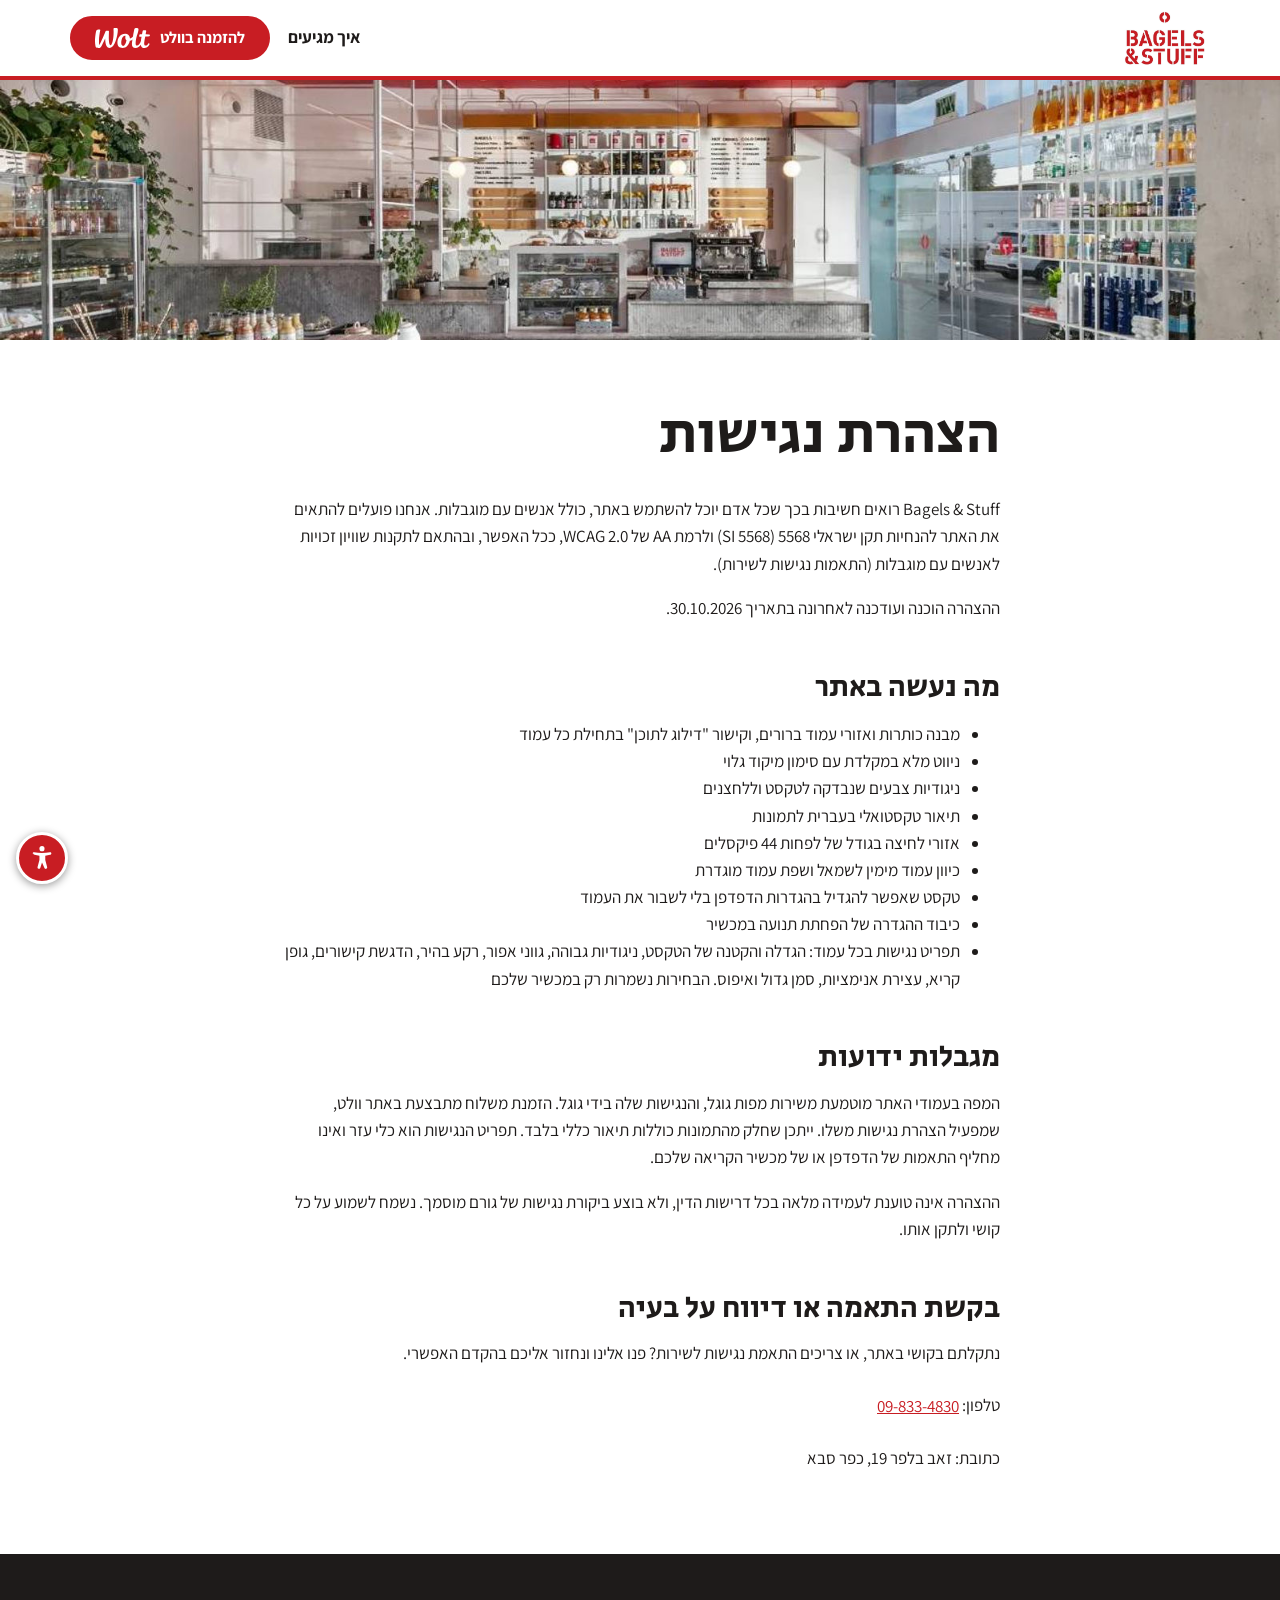
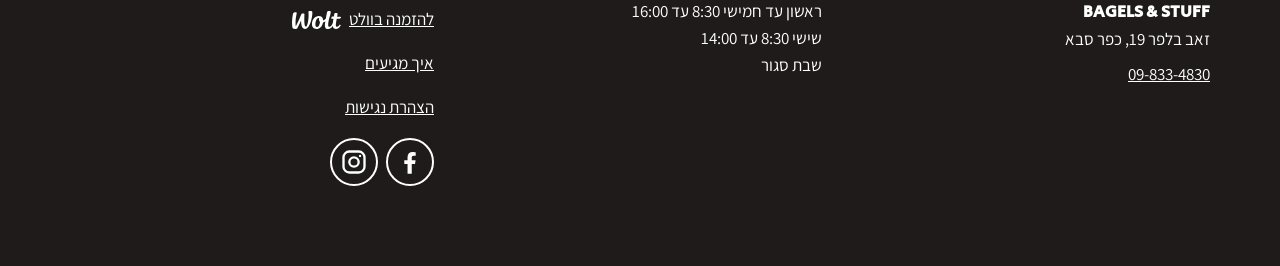
==== accessibility.html @ 8c92ec8a "Initial commit: static simple version of the Bagels & Stuff site Co-Authored-By: Claude Sonnet 5.5 <" ====
<!doctype html>
<html lang="he" dir="rtl">
<head>
  <meta charset="UTF-8" />
  <meta name="viewport" content="width=device-width, initial-scale=1.0" />
  <title>הצהרת נגישות | Bagels & Stuff</title>
  <meta name="description" content="הצהרת הנגישות של אתר Bagels & Stuff: מה נעשה, מגבלות ידועות ואיך לפנות בנושא נגישות." />
  <link rel="icon" href="images/logo.jpg" />
  <link rel="preconnect" href="https://fonts.googleapis.com" />
  <link rel="preconnect" href="https://fonts.gstatic.com" crossorigin />
  <link href="https://fonts.googleapis.com/css2?family=Assistant:wght@400;700&family=Secular+One&display=swap" rel="stylesheet" />
  <link rel="stylesheet" href="css/style.css" />
</head>
<body>
  <a class="skip" href="#main">דילוג לתוכן</a>
  <header class="site">
    <div class="wrap">
      <a class="logo" href="index.html"><img src="images/logo.jpg" alt="Bagels & Stuff" width="89" height="60" /></a>
      <nav class="main" aria-label="ניווט ראשי">
        <a class="find-link" href="index.html#find-us">איך מגיעים</a>
        <a class="btn wolt-btn" href="https://wolt.com/he/isr/hasharon/restaurant/bagels-stuff?srsltid=AYCX9vJbxuy0g0AAinMG0zF_JC5SHI1Tomp0-dw63KKNC0DbMYgT1cc4" target="_blank" rel="noopener noreferrer">להזמנה בוולט<img class="wolt-logo" src="images/wolt-logo.svg" alt="" aria-hidden="true" /><span class="sr"> (נפתח בלשונית חדשה)</span></a>
      </nav>
    </div>
  </header>
  <main id="main">

  <div style="max-height:260px;overflow:hidden"><img src="images/banner-ceiling.jpg" alt="תקרת הרשת האדומה בחלל של Bagels & Stuff" width="1600" height="400" style="width:100%;height:260px;object-fit:cover" /></div>
  <section><div class="wrap text-page">
    <h1 style="font-size:clamp(2.2rem,7vw,3.6rem)">הצהרת נגישות</h1>
    <p>Bagels &amp; Stuff רואים חשיבות בכך שכל אדם יוכל להשתמש באתר, כולל אנשים עם מוגבלות. אנחנו פועלים להתאים את האתר להנחיות תקן ישראלי 5568 (SI 5568) ולרמת AA של WCAG 2.0, ככל האפשר, ובהתאם לתקנות שוויון זכויות לאנשים עם מוגבלות (התאמות נגישות לשירות).</p>
    <p>ההצהרה הוכנה ועודכנה לאחרונה בתאריך 30.10.2026.</p>
    <h2>מה נעשה באתר</h2>
    <ul>
      <li>מבנה כותרות ואזורי עמוד ברורים, וקישור "דילוג לתוכן" בתחילת כל עמוד</li>
      <li>ניווט מלא במקלדת עם סימון מיקוד גלוי</li>
      <li>ניגודיות צבעים שנבדקה לטקסט וללחצנים</li>
      <li>תיאור טקסטואלי בעברית לתמונות</li>
      <li>אזורי לחיצה בגודל של לפחות 44 פיקסלים</li>
      <li>כיוון עמוד מימין לשמאל ושפת עמוד מוגדרת</li>
      <li>טקסט שאפשר להגדיל בהגדרות הדפדפן בלי לשבור את העמוד</li>
      <li>כיבוד ההגדרה של הפחתת תנועה במכשיר</li>
      <li>תפריט נגישות בכל עמוד: הגדלה והקטנה של הטקסט, ניגודיות גבוהה, גווני אפור, רקע בהיר, הדגשת קישורים, גופן קריא, עצירת אנימציות, סמן גדול ואיפוס. הבחירות נשמרות רק במכשיר שלכם</li>
    </ul>
    <h2>מגבלות ידועות</h2>
    <p>המפה בעמודי האתר מוטמעת משירות מפות גוגל, והנגישות שלה בידי גוגל. הזמנת משלוח מתבצעת באתר וולט, שמפעיל הצהרת נגישות משלו. ייתכן שחלק מהתמונות כוללות תיאור כללי בלבד. תפריט הנגישות הוא כלי עזר ואינו מחליף התאמות של הדפדפן או של מכשיר הקריאה שלכם.</p>
    <p>ההצהרה אינה טוענת לעמידה מלאה בכל דרישות הדין, ולא בוצע ביקורת נגישות של גורם מוסמך. נשמח לשמוע על כל קושי ולתקן אותו.</p>
    <h2>בקשת התאמה או דיווח על בעיה</h2>
    <p>נתקלתם בקושי באתר, או צריכים התאמת נגישות לשירות? פנו אלינו ונחזור אליכם בהקדם האפשרי.</p>
    <p>טלפון: <a href="tel:+97298334830" dir="ltr">09-833-4830</a></p>
    <p>כתובת: זאב בלפר 19, כפר סבא</p>
  </div></section>
  </main>
  <footer class="site">
    <div class="wrap cols">
      <div><strong style="font-family:'Secular One'">BAGELS &amp; STUFF</strong><br/>זאב בלפר 19, כפר סבא<br/><a href="tel:+97298334830" dir="ltr">09-833-4830</a></div>
      <div>ראשון עד חמישי 8:30 עד 16:00<br/>שישי 8:30 עד 14:00<br/>שבת סגור</div>
      <div><a href="https://wolt.com/he/isr/hasharon/restaurant/bagels-stuff?srsltid=AYCX9vJbxuy0g0AAinMG0zF_JC5SHI1Tomp0-dw63KKNC0DbMYgT1cc4" target="_blank" rel="noopener noreferrer">להזמנה בוולט<img class="wolt-logo" src="images/wolt-logo.svg" alt="" aria-hidden="true" /><span class="sr"> (נפתח בלשונית חדשה)</span></a><br/><a href="visit.html">איך מגיעים</a><br/><a href="accessibility.html">הצהרת נגישות</a>
        <div class="social-links"><a href="https://www.facebook.com/p/BagelsStuff-61573968780798/" target="_blank" rel="noopener noreferrer" aria-label="פייסבוק של Bagels & Stuff (נפתח בלשונית חדשה)"><svg viewBox="0 0 24 24" width="28" height="28" fill="currentColor" aria-hidden="true" focusable="false"><path d="M13.5 22v-8.2h2.8l.5-3.3h-3.3V8.4c0-.9.4-1.7 1.8-1.7h1.6V3.8S15.6 3.5 14.3 3.5c-2.7 0-4.4 1.6-4.4 4.5v2.5H7.1v3.3h2.8V22z"/></svg></a><a href="https://www.instagram.com/bagelsandstuff/" target="_blank" rel="noopener noreferrer" aria-label="אינסטגרם של Bagels & Stuff (נפתח בלשונית חדשה)"><svg viewBox="0 0 24 24" width="28" height="28" fill="none" stroke="currentColor" stroke-width="2" aria-hidden="true" focusable="false"><rect x="3" y="3" width="18" height="18" rx="5"/><circle cx="12" cy="12" r="4"/><circle cx="17.2" cy="6.8" r="1" fill="currentColor" stroke="none"/></svg></a></div></div>
    </div>
  </footer>
<div id="a11y-root">
  <button id="a11y-btn" type="button" aria-expanded="false" aria-controls="a11y-panel" aria-label="תפריט נגישות">
    <svg viewBox="0 0 24 24" aria-hidden="true" focusable="false"><circle cx="12" cy="4" r="2.2"/><path d="M4 8.2c0-.7.6-1.2 1.2-1.1 2.2.4 4.4.6 6.8.6s4.6-.2 6.8-.6c.7-.1 1.2.4 1.2 1.1 0 .6-.4 1-1 1.1l-4.2.8v3.6l1.6 6.1c.2.7-.2 1.4-.9 1.5-.6.2-1.3-.2-1.5-.9L12 15.8l-1.4 4.6c-.2.7-.9 1.1-1.5.9-.7-.1-1.1-.8-.9-1.5l1.6-6.1V10l-4.2-.8c-.6-.1-1.1-.5-1.1-1z"/></svg>
  </button>
  <div id="a11y-panel" role="dialog" aria-labelledby="a11y-title" hidden>
    <h2 id="a11y-title">תפריט נגישות</h2>
    <div class="row2">
      <button type="button" class="opt" data-act="inc">הגדלת טקסט</button>
      <button type="button" class="opt" data-act="dec">הקטנת טקסט</button>
    </div>
    <div class="grid" style="margin-top:8px">
      <button type="button" class="opt" data-tog="contrast" aria-pressed="false">ניגודיות גבוהה</button>
      <button type="button" class="opt" data-tog="gray" aria-pressed="false">גווני אפור</button>
      <button type="button" class="opt" data-tog="light" aria-pressed="false">רקע בהיר</button>
      <button type="button" class="opt" data-tog="links" aria-pressed="false">הדגשת קישורים</button>
      <button type="button" class="opt" data-tog="font" aria-pressed="false">גופן קריא</button>
      <button type="button" class="opt" data-tog="still" aria-pressed="false">עצירת אנימציות</button>
      <button type="button" class="opt" data-tog="cursor" aria-pressed="false">סמן גדול</button>
    </div>
    <button type="button" class="opt reset" data-act="reset">איפוס כל ההגדרות</button>
    <a href="accessibility.html">הצהרת נגישות</a>
    <p id="a11y-status" role="status" aria-live="polite"></p>
  </div>
</div>
  <script src="js/main.js"></script>
</body>
</html>
---- css/style.css ----
:root{--red:#C81D23;--ink:#1E1B1A;--stone:#F1EFEC;--wood:#8A5A2B;--brass:#9A6B00;--max:1180px}
*{box-sizing:border-box}
html{scroll-behavior:smooth}
body{margin:0;font-family:'Assistant',Arial,sans-serif;font-size:17px;line-height:1.6;color:var(--ink);background:#fff}
h1,h2,h3{font-family:'Secular One','Assistant',sans-serif;font-weight:400;line-height:1.1;margin:0 0 .5em}
h1{font-size:clamp(2.6rem,9vw,5.2rem)}
h2{font-size:clamp(2rem,6vw,3.4rem)}
h3{font-size:1.4rem}
p{margin:0 0 1em}
img{max-width:100%;display:block}
a{color:var(--red)}
a:focus-visible,button:focus-visible{outline:3px solid var(--ink);outline-offset:3px;box-shadow:0 0 0 6px #fff}
.red a:focus-visible,.hero-text a:focus-visible{outline-color:#fff;box-shadow:0 0 0 6px var(--ink)}
.skip{position:absolute;inset-inline-start:8px;top:-60px;background:var(--ink);color:#fff;padding:12px 18px;z-index:100;border-radius:6px}
.skip:focus{top:8px}
.wrap{max-width:var(--max);margin:0 auto;padding:0 20px}
header.site{background:#fff;border-bottom:4px solid var(--red);position:sticky;top:0;z-index:50}
header.site .wrap{display:flex;align-items:center;gap:14px;min-height:76px;flex-wrap:wrap;padding-block:6px}
.logo{display:block;line-height:0}
.logo img{height:60px;width:auto}
nav.main{display:flex;gap:6px;margin-inline-start:auto;align-items:center}
nav.main a{min-height:44px;display:inline-flex;align-items:center;padding:0 12px;text-decoration:none;color:var(--ink);font-weight:700}
nav.main a:hover{color:var(--red);text-decoration:underline}
.btn{display:inline-flex;align-items:center;justify-content:center;min-height:48px;padding:0 26px;border-radius:999px;background:var(--red);color:#fff;font-weight:700;font-size:1.05rem;text-decoration:none;border:3px solid var(--red);transition:background .2s,color .2s}
.btn:hover{background:#fff;color:var(--red)}
.btn.light{background:#fff;color:var(--red);border-color:#fff}
.btn.light:hover{background:var(--ink);color:#fff;border-color:var(--ink)}
.btn.big{min-height:60px;font-size:1.3rem;padding:0 38px}
.hero{display:grid;grid-template-columns:1fr}
.hero-text{background:var(--red);color:#fff;padding:48px 20px 56px;display:flex;flex-direction:column;justify-content:center}
.hero-text .in{max-width:560px;margin-inline:auto}
.hero-text p{font-size:1.2rem}
.hero-img{min-height:280px}
.hero-img img{width:100%;height:100%;object-fit:cover;min-height:280px}
@media(min-width:900px){.hero{grid-template-columns:1fr 1fr;min-height:620px}.hero-text{padding:60px 40px 60px 60px}}
.eyebrow{display:inline-flex;align-items:center;gap:10px;font-weight:700;letter-spacing:.02em;margin-bottom:14px}
.eyebrow::before{content:"";width:16px;height:16px;border-radius:50%;background:currentColor;box-shadow:inset 0 0 0 4px transparent;border:3px solid currentColor;background:transparent}
section{padding:64px 0}
.split{display:grid;gap:36px;align-items:center}
@media(min-width:900px){.split{grid-template-columns:1fr 1fr;gap:64px}}
.split img{width:100%;border-radius:4px}
.stone{background:var(--stone)}
.red{background:var(--red);color:#fff}
.red a{color:#fff}
.cats{list-style:none;padding:0;margin:20px 0 28px;display:flex;flex-wrap:wrap;gap:10px}
.cats li{background:#fff;border:3px solid var(--ink);border-radius:999px;padding:6px 18px;font-weight:700}
.order{text-align:center;padding:72px 0}
.order h2{font-size:clamp(1.9rem,6.2vw,3.2rem);max-width:760px;margin-inline:auto;text-wrap:balance;overflow-wrap:anywhere}
.order p{font-size:1.25rem;max-width:620px;margin-inline:auto 0;margin:0 auto 28px}
.gallery{display:flex;gap:16px;overflow-x:auto;scroll-snap-type:x mandatory;padding:4px 0 18px}
.gallery figure{margin:0;flex:0 0 min(86%,520px);scroll-snap-align:start}
.gallery img{width:100%;height:340px;object-fit:cover;border-radius:4px}

.info{display:grid;gap:28px}
@media(min-width:900px){.info{grid-template-columns:1fr 1.2fr;gap:56px}}
table.hours{border-collapse:collapse;width:100%;max-width:420px}
table.hours th,table.hours td{text-align:start;padding:8px 0;border-bottom:1px solid #cfc9c2}
.map{width:100%;height:380px;border:0;border-radius:4px;background:var(--stone)}
.small-img{max-width:260px;margin-top:20px}
footer.site{background:var(--ink);color:#fff;padding:44px 0 80px}
footer.site a{color:#fff;display:inline-flex;min-height:44px;align-items:center}
footer.site .cols{display:grid;gap:24px}
@media(min-width:800px){footer.site .cols{grid-template-columns:repeat(3,1fr)}}
.text-page{max-width:760px}
.text-page h2{font-size:1.9rem;margin-top:1.6em}
.todo{background:#FFF3C4;border:2px dashed var(--brass);padding:2px 8px;border-radius:4px}
@media(prefers-reduced-motion:reduce){*{transition:none!important;scroll-behavior:auto!important}}

.sr{position:absolute;width:1px;height:1px;overflow:hidden;clip:rect(0 0 0 0);white-space:nowrap}
body{overflow-x:hidden}
nav.main a.btn{color:#fff;padding:0 22px}
nav.main a.btn:hover{color:var(--red);text-decoration:none}
.skip{inset-inline-start:auto;right:8px}
a[href^="tel:"]{display:inline-flex;align-items:center;min-height:44px}
.todo{background:#fff;color:var(--ink);border:2px dashed var(--ink)}
.btn{position:relative}

.split img{height:auto;aspect-ratio:var(--ar,auto)}
.split img{object-fit:cover}
.hero-img img{height:100%}
.gallery img{height:auto;aspect-ratio:3/2;min-height:0}
.gallery figure{min-width:0}
.social-cards{display:flex;flex-wrap:wrap;gap:14px;margin-top:12px}
.social-card{display:inline-flex;align-items:center;gap:12px;min-height:56px;padding:0 26px;border-radius:999px;background:var(--red);color:#fff;font-weight:700;font-size:1.15rem;text-decoration:none;border:3px solid var(--red)}
.social-card:hover{background:#fff;color:var(--red)}
.social-links{display:flex;gap:8px;margin-top:8px}
footer.site .social-links a{width:48px;height:48px;justify-content:center;border:2px solid #fff;border-radius:50%}
footer.site .social-links a:hover{background:#fff;color:var(--ink)}
nav.main a.btn{white-space:nowrap;font-size:1rem}
@media(max-width:480px){nav.main a.btn{padding:0 12px}}
.wolt-logo{height:20px;width:auto;margin-inline-start:10px;flex:none;display:inline-block;vertical-align:middle}
.btn.big .wolt-logo{height:24px}
footer .wolt-logo{height:18px;margin-inline-start:8px}
.btn.wolt-btn:hover{background:var(--ink);border-color:var(--ink);color:#fff}
nav.main a.btn.wolt-btn:hover{color:#fff}
.btn.wolt-dark{background:var(--ink);color:#fff;border-color:#fff}
.btn.wolt-dark:hover{background:#000;color:#fff;border-color:#fff}
.btn-row{display:flex;flex-wrap:wrap;gap:12px;margin-top:6px}

#find-us{scroll-margin-top:90px}
header.site .wrap{flex-wrap:nowrap}
@media(max-width:480px){nav.main a.find-link{padding:0 6px;font-size:.9rem}nav.main a.wolt-btn{padding:0 10px;font-size:.9rem}.logo img{height:52px}header.site .wrap{gap:6px}}
#find-us-h:focus{outline:none}
#find-us-h:focus-visible{outline:3px solid var(--ink);outline-offset:4px}
nav.main a.find-link{white-space:nowrap}

/* Accessibility toolbar */
#a11y-root{position:fixed;left:16px;bottom:16px;z-index:90;font-family:'Assistant',Arial,sans-serif;font-size:16px;line-height:1.4;direction:rtl;text-align:right}
#a11y-btn{width:52px;height:52px;min-width:44px;min-height:44px;border-radius:50%;border:3px solid #fff;background:#C81D23;color:#fff;display:flex;align-items:center;justify-content:center;cursor:pointer;padding:0;box-shadow:0 2px 8px rgba(0,0,0,.4)}
#a11y-btn svg{width:28px;height:28px;fill:#fff}
#a11y-btn:focus-visible,#a11y-panel button:focus-visible,#a11y-panel a:focus-visible{outline:3px solid #1E1B1A;outline-offset:2px;box-shadow:0 0 0 6px #fff}
#a11y-panel{position:absolute;left:0;bottom:64px;width:min(320px,calc(100vw - 32px));max-height:calc(100vh - 110px);overflow:auto;background:#fff;color:#1E1B1A;border:3px solid #1E1B1A;border-radius:10px;padding:14px;box-shadow:0 4px 16px rgba(0,0,0,.4)}
#a11y-panel[hidden]{display:none}
#a11y-panel h2{font-family:'Assistant',Arial,sans-serif;font-size:1.2rem;font-weight:700;margin:0 0 10px;line-height:1.2}
#a11y-panel .grid{display:grid;grid-template-columns:1fr 1fr;gap:8px}
#a11y-panel button.opt{min-height:44px;padding:6px 8px;border:2px solid #1E1B1A;border-radius:8px;background:#fff;color:#1E1B1A;font:700 .95rem 'Assistant',Arial,sans-serif;cursor:pointer}
#a11y-panel button.opt[aria-pressed="true"]{background:#1E1B1A;color:#fff}
#a11y-panel .row2{display:flex;gap:8px;margin-top:8px}
#a11y-panel .row2 button{flex:1}
#a11y-panel .reset{background:#C81D23!important;color:#fff!important;border-color:#C81D23!important;width:100%;margin-top:10px}
#a11y-panel a{display:inline-flex;min-height:44px;align-items:center;margin-top:6px;color:#C81D23;font-weight:700}
#a11y-status{margin:8px 0 0;font-size:.9rem}
html.a11y-contrast body *:not(#a11y-root):not(#a11y-root *){background-color:#000!important;color:#fff!important;border-color:#fff!important;background-image:none!important}
html.a11y-contrast body a:not(#a11y-root *){color:#ff0!important}
html.a11y-contrast body{background:#000!important}
html.a11y-light body,html.a11y-light body *:not(#a11y-root):not(#a11y-root *):not(img){background-color:#fff!important;background-image:none!important;color:#000!important;border-color:#000!important}
html.a11y-light body a:not(#a11y-root *){color:#00008b!important}
html.a11y-gray{filter:grayscale(1)}
html.a11y-links body a:not(#a11y-root *){background:#ff0!important;color:#000!important;text-decoration:underline!important;outline:2px solid #000}
html.a11y-font body *:not(#a11y-root):not(#a11y-root *){font-family:Arial,Helvetica,'Assistant',sans-serif!important}
html.a11y-still *,html.a11y-still *::before,html.a11y-still *::after{animation:none!important;transition:none!important;scroll-behavior:auto!important}
html.a11y-cursor,html.a11y-cursor *{cursor:url("data:image/svg+xml;utf8,<svg xmlns='http://www.w3.org/2000/svg' width='48' height='48'><path d='M4 2 L4 38 L14 29 L21 44 L28 41 L21 27 L35 27 Z' fill='black' stroke='white' stroke-width='3'/></svg>") 4 2,auto!important}
@media(prefers-reduced-motion:reduce){#a11y-btn{transition:none}}
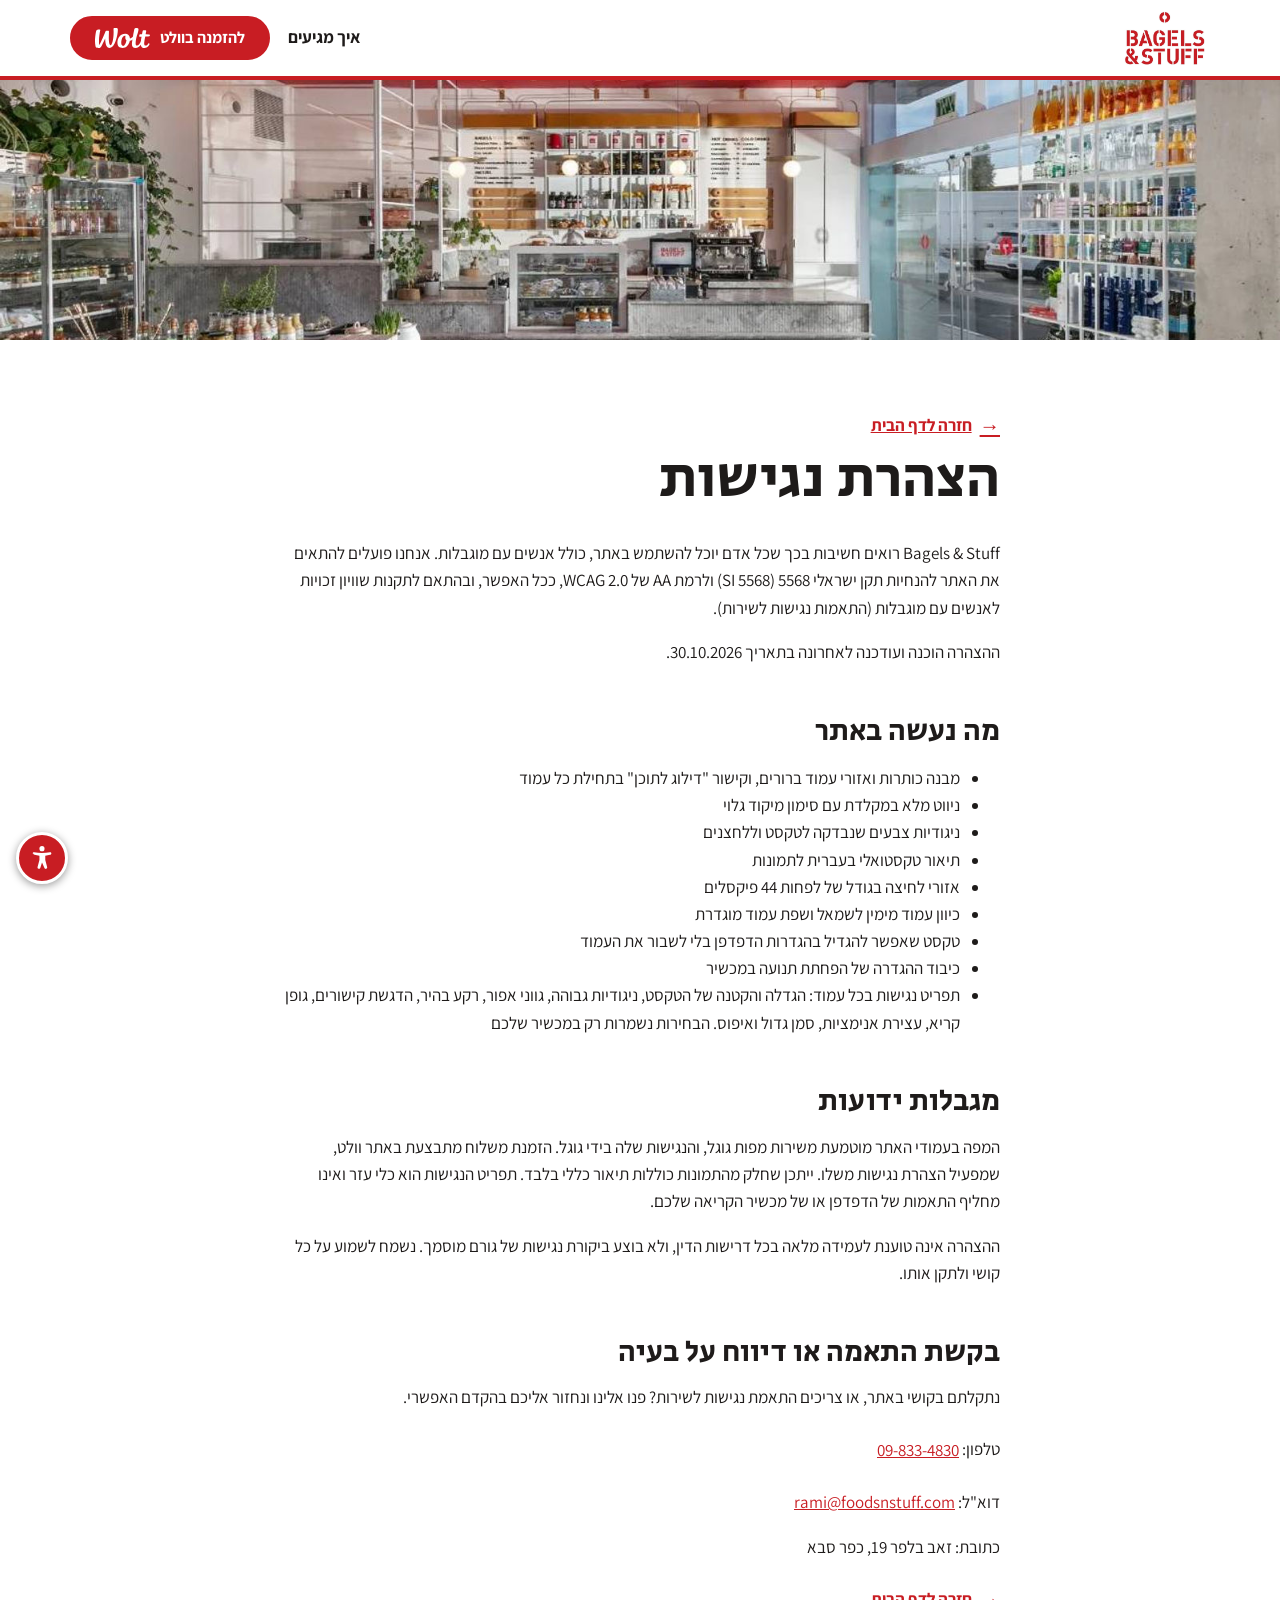
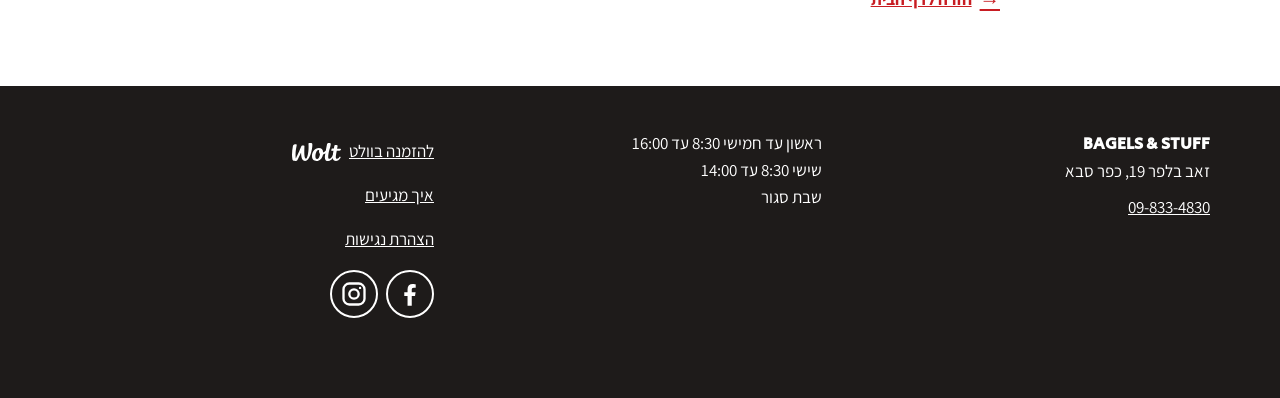
==== commit a60427d6: "Add SEO metadata, sitemap, robots; accessibility page email and back links Co-Authored-By: Claude So" ====
--- a/accessibility.html
+++ b/accessibility.html
@@ -5,6 +5,14 @@
   <meta name="viewport" content="width=device-width, initial-scale=1.0" />
   <title>הצהרת נגישות | Bagels & Stuff</title>
   <meta name="description" content="הצהרת הנגישות של אתר Bagels & Stuff: מה נעשה, מגבלות ידועות ואיך לפנות בנושא נגישות." />
+  <link rel="canonical" href="https://bagelsnstuff.com/accessibility.html" />
+  <meta property="og:type" content="website" />
+  <meta property="og:locale" content="he_IL" />
+  <meta property="og:site_name" content="Bagels & Stuff" />
+  <meta property="og:title" content="הצהרת נגישות | Bagels & Stuff" />
+  <meta property="og:description" content="הצהרת הנגישות של אתר Bagels & Stuff: מה נעשה, מגבלות ידועות ואיך לפנות בנושא נגישות." />
+  <meta property="og:url" content="https://bagelsnstuff.com/accessibility.html" />
+  <meta property="og:image" content="https://bagelsnstuff.com/images/social-sandwich.jpg" />
   <link rel="icon" href="images/logo.jpg" />
   <link rel="preconnect" href="https://fonts.googleapis.com" />
   <link rel="preconnect" href="https://fonts.gstatic.com" crossorigin />
@@ -26,6 +34,7 @@
 
   <div style="max-height:260px;overflow:hidden"><img src="images/banner-ceiling.jpg" alt="תקרת הרשת האדומה בחלל של Bagels & Stuff" width="1600" height="400" style="width:100%;height:260px;object-fit:cover" /></div>
   <section><div class="wrap text-page">
+    <a class="back-link" href="index.html"><span aria-hidden="true">→</span>חזרה לדף הבית</a>
     <h1 style="font-size:clamp(2.2rem,7vw,3.6rem)">הצהרת נגישות</h1>
     <p>Bagels &amp; Stuff רואים חשיבות בכך שכל אדם יוכל להשתמש באתר, כולל אנשים עם מוגבלות. אנחנו פועלים להתאים את האתר להנחיות תקן ישראלי 5568 (SI 5568) ולרמת AA של WCAG 2.0, ככל האפשר, ובהתאם לתקנות שוויון זכויות לאנשים עם מוגבלות (התאמות נגישות לשירות).</p>
     <p>ההצהרה הוכנה ועודכנה לאחרונה בתאריך 30.10.2026.</p>
@@ -47,14 +56,16 @@
     <h2>בקשת התאמה או דיווח על בעיה</h2>
     <p>נתקלתם בקושי באתר, או צריכים התאמת נגישות לשירות? פנו אלינו ונחזור אליכם בהקדם האפשרי.</p>
     <p>טלפון: <a href="tel:+97298334830" dir="ltr">09-833-4830</a></p>
+    <p>דוא"ל: <a href="mailto:rami@foodsnstuff.com" dir="ltr">rami@foodsnstuff.com</a></p>
     <p>כתובת: זאב בלפר 19, כפר סבא</p>
+    <a class="back-link" href="index.html"><span aria-hidden="true">→</span>חזרה לדף הבית</a>
   </div></section>
   </main>
   <footer class="site">
     <div class="wrap cols">
       <div><strong style="font-family:'Secular One'">BAGELS &amp; STUFF</strong><br/>זאב בלפר 19, כפר סבא<br/><a href="tel:+97298334830" dir="ltr">09-833-4830</a></div>
       <div>ראשון עד חמישי 8:30 עד 16:00<br/>שישי 8:30 עד 14:00<br/>שבת סגור</div>
-      <div><a href="https://wolt.com/he/isr/hasharon/restaurant/bagels-stuff?srsltid=AYCX9vJbxuy0g0AAinMG0zF_JC5SHI1Tomp0-dw63KKNC0DbMYgT1cc4" target="_blank" rel="noopener noreferrer">להזמנה בוולט<img class="wolt-logo" src="images/wolt-logo.svg" alt="" aria-hidden="true" /><span class="sr"> (נפתח בלשונית חדשה)</span></a><br/><a href="visit.html">איך מגיעים</a><br/><a href="accessibility.html">הצהרת נגישות</a>
+      <div><a href="https://wolt.com/he/isr/hasharon/restaurant/bagels-stuff?srsltid=AYCX9vJbxuy0g0AAinMG0zF_JC5SHI1Tomp0-dw63KKNC0DbMYgT1cc4" target="_blank" rel="noopener noreferrer">להזמנה בוולט<img class="wolt-logo" src="images/wolt-logo.svg" alt="" aria-hidden="true" /><span class="sr"> (נפתח בלשונית חדשה)</span></a><br/><a href="index.html#find-us">איך מגיעים</a><br/><a href="accessibility.html">הצהרת נגישות</a>
         <div class="social-links"><a href="https://www.facebook.com/p/BagelsStuff-61573968780798/" target="_blank" rel="noopener noreferrer" aria-label="פייסבוק של Bagels & Stuff (נפתח בלשונית חדשה)"><svg viewBox="0 0 24 24" width="28" height="28" fill="currentColor" aria-hidden="true" focusable="false"><path d="M13.5 22v-8.2h2.8l.5-3.3h-3.3V8.4c0-.9.4-1.7 1.8-1.7h1.6V3.8S15.6 3.5 14.3 3.5c-2.7 0-4.4 1.6-4.4 4.5v2.5H7.1v3.3h2.8V22z"/></svg></a><a href="https://www.instagram.com/bagelsandstuff/" target="_blank" rel="noopener noreferrer" aria-label="אינסטגרם של Bagels & Stuff (נפתח בלשונית חדשה)"><svg viewBox="0 0 24 24" width="28" height="28" fill="none" stroke="currentColor" stroke-width="2" aria-hidden="true" focusable="false"><rect x="3" y="3" width="18" height="18" rx="5"/><circle cx="12" cy="12" r="4"/><circle cx="17.2" cy="6.8" r="1" fill="currentColor" stroke="none"/></svg></a></div></div>
     </div>
   </footer>
--- a/css/style.css
+++ b/css/style.css
@@ -63,6 +63,8 @@
 @media(min-width:800px){footer.site .cols{grid-template-columns:repeat(3,1fr)}}
 .text-page{max-width:760px}
 .text-page h2{font-size:1.9rem;margin-top:1.6em}
+.back-link{display:inline-flex;align-items:center;gap:8px;min-height:44px;font-weight:700}
+.back-link span{font-size:1.2em}
 .todo{background:#FFF3C4;border:2px dashed var(--brass);padding:2px 8px;border-radius:4px}
 @media(prefers-reduced-motion:reduce){*{transition:none!important;scroll-behavior:auto!important}}
 
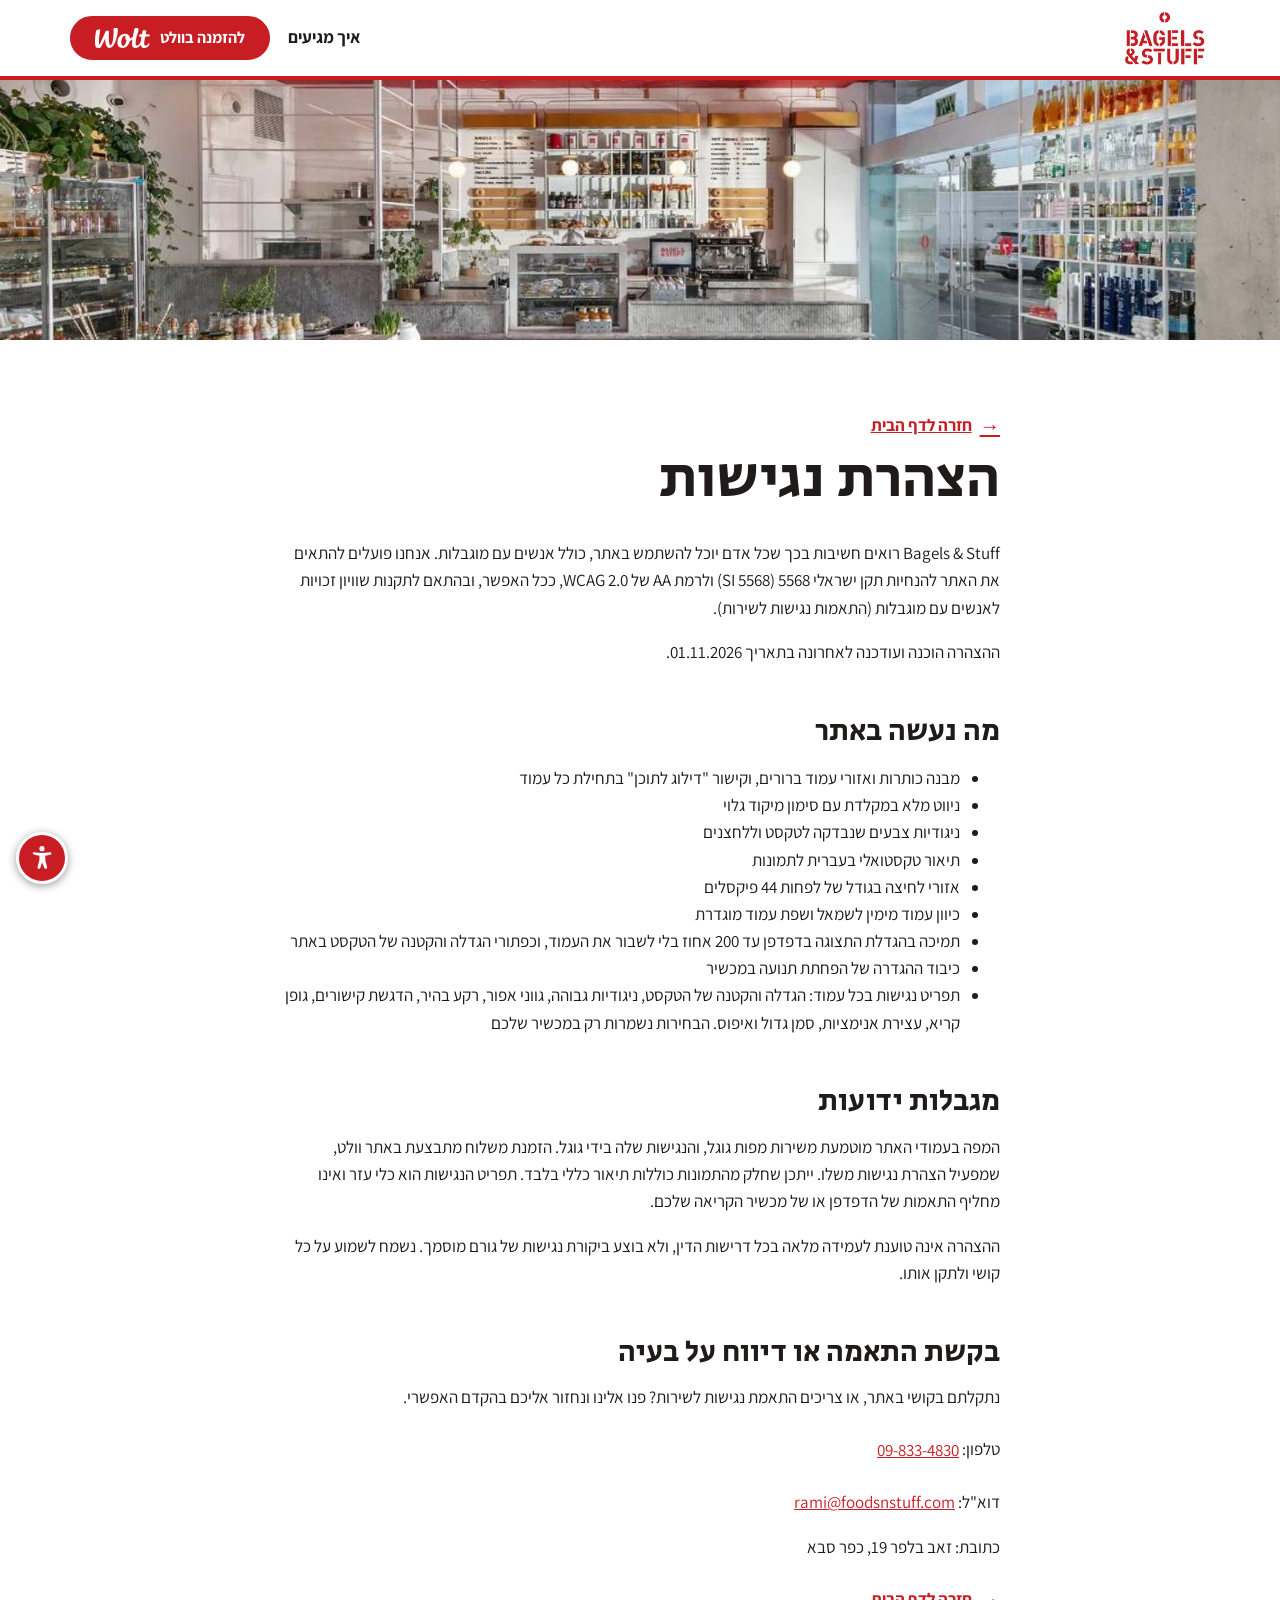
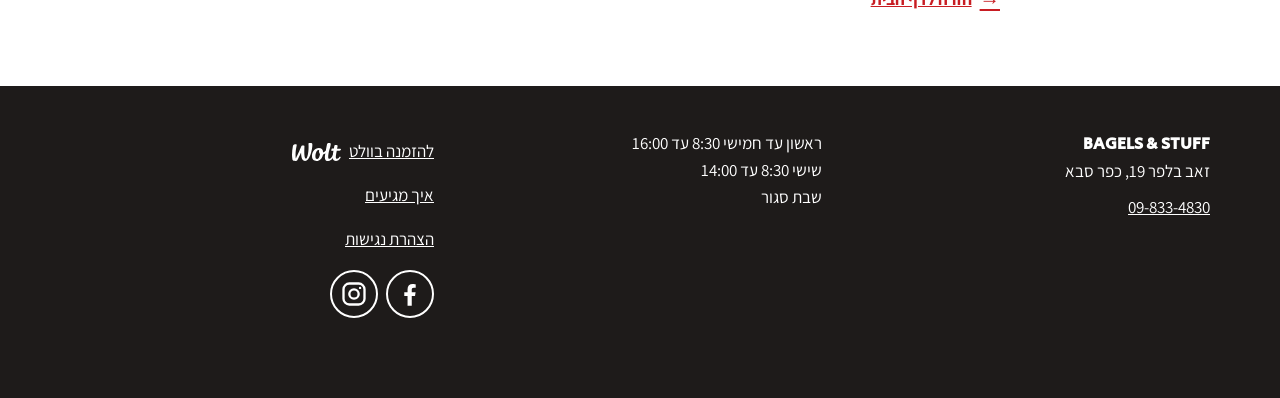
==== commit ef2aa012: "Update accessibility and index pages Co-Authored-By: Claude Sonnet 5.5 <noreply@anthropic.com>" ====
--- a/accessibility.html
+++ b/accessibility.html
@@ -23,9 +23,9 @@
   <a class="skip" href="#main">דילוג לתוכן</a>
   <header class="site">
     <div class="wrap">
-      <a class="logo" href="index.html"><img src="images/logo.jpg" alt="Bagels & Stuff" width="89" height="60" /></a>
+      <a class="logo" href="/"><img src="images/logo.jpg" alt="Bagels & Stuff" width="89" height="60" /></a>
       <nav class="main" aria-label="ניווט ראשי">
-        <a class="find-link" href="index.html#find-us">איך מגיעים</a>
+        <a class="find-link" href="/#find-us">איך מגיעים</a>
         <a class="btn wolt-btn" href="https://wolt.com/he/isr/hasharon/restaurant/bagels-stuff?srsltid=AYCX9vJbxuy0g0AAinMG0zF_JC5SHI1Tomp0-dw63KKNC0DbMYgT1cc4" target="_blank" rel="noopener noreferrer">להזמנה בוולט<img class="wolt-logo" src="images/wolt-logo.svg" alt="" aria-hidden="true" /><span class="sr"> (נפתח בלשונית חדשה)</span></a>
       </nav>
     </div>
@@ -34,10 +34,10 @@
 
   <div style="max-height:260px;overflow:hidden"><img src="images/banner-ceiling.jpg" alt="תקרת הרשת האדומה בחלל של Bagels & Stuff" width="1600" height="400" style="width:100%;height:260px;object-fit:cover" /></div>
   <section><div class="wrap text-page">
-    <a class="back-link" href="index.html"><span aria-hidden="true">→</span>חזרה לדף הבית</a>
+    <a class="back-link" href="/"><span aria-hidden="true">→</span>חזרה לדף הבית</a>
     <h1 style="font-size:clamp(2.2rem,7vw,3.6rem)">הצהרת נגישות</h1>
-    <p>Bagels &amp; Stuff רואים חשיבות בכך שכל אדם יוכל להשתמש באתר, כולל אנשים עם מוגבלות. אנחנו פועלים להתאים את האתר להנחיות תקן ישראלי 5568 (SI 5568) ולרמת AA של WCAG 2.0, ככל האפשר, ובהתאם לתקנות שוויון זכויות לאנשים עם מוגבלות (התאמות נגישות לשירות).</p>
-    <p>ההצהרה הוכנה ועודכנה לאחרונה בתאריך 30.10.2026.</p>
+    <p><span lang="en" dir="ltr">Bagels &amp; Stuff</span> רואים חשיבות בכך שכל אדם יוכל להשתמש באתר, כולל אנשים עם מוגבלות. אנחנו פועלים להתאים את האתר להנחיות תקן ישראלי 5568 (<span lang="en" dir="ltr">SI 5568</span>) ולרמת <span lang="en" dir="ltr">AA</span> של <span lang="en" dir="ltr">WCAG 2.0</span>, ככל האפשר, ובהתאם לתקנות שוויון זכויות לאנשים עם מוגבלות (התאמות נגישות לשירות).</p>
+    <p>ההצהרה הוכנה ועודכנה לאחרונה בתאריך 01.11.2026.</p>
     <h2>מה נעשה באתר</h2>
     <ul>
       <li>מבנה כותרות ואזורי עמוד ברורים, וקישור "דילוג לתוכן" בתחילת כל עמוד</li>
@@ -46,7 +46,7 @@
       <li>תיאור טקסטואלי בעברית לתמונות</li>
       <li>אזורי לחיצה בגודל של לפחות 44 פיקסלים</li>
       <li>כיוון עמוד מימין לשמאל ושפת עמוד מוגדרת</li>
-      <li>טקסט שאפשר להגדיל בהגדרות הדפדפן בלי לשבור את העמוד</li>
+      <li>תמיכה בהגדלת התצוגה בדפדפן עד 200 אחוז בלי לשבור את העמוד, וכפתורי הגדלה והקטנה של הטקסט באתר</li>
       <li>כיבוד ההגדרה של הפחתת תנועה במכשיר</li>
       <li>תפריט נגישות בכל עמוד: הגדלה והקטנה של הטקסט, ניגודיות גבוהה, גווני אפור, רקע בהיר, הדגשת קישורים, גופן קריא, עצירת אנימציות, סמן גדול ואיפוס. הבחירות נשמרות רק במכשיר שלכם</li>
     </ul>
@@ -56,16 +56,16 @@
     <h2>בקשת התאמה או דיווח על בעיה</h2>
     <p>נתקלתם בקושי באתר, או צריכים התאמת נגישות לשירות? פנו אלינו ונחזור אליכם בהקדם האפשרי.</p>
     <p>טלפון: <a href="tel:+97298334830" dir="ltr">09-833-4830</a></p>
-    <p>דוא"ל: <a href="mailto:rami@foodsnstuff.com" dir="ltr">rami@foodsnstuff.com</a></p>
+    <p>דוא"ל: <a href="mailto:rami@foodsnstuff.com" lang="en" dir="ltr">rami@foodsnstuff.com</a></p>
     <p>כתובת: זאב בלפר 19, כפר סבא</p>
-    <a class="back-link" href="index.html"><span aria-hidden="true">→</span>חזרה לדף הבית</a>
+    <a class="back-link" href="/"><span aria-hidden="true">→</span>חזרה לדף הבית</a>
   </div></section>
   </main>
   <footer class="site">
     <div class="wrap cols">
-      <div><strong style="font-family:'Secular One'">BAGELS &amp; STUFF</strong><br/>זאב בלפר 19, כפר סבא<br/><a href="tel:+97298334830" dir="ltr">09-833-4830</a></div>
+      <div><strong lang="en" style="font-family:'Secular One'">BAGELS &amp; STUFF</strong><br/>זאב בלפר 19, כפר סבא<br/><a href="tel:+97298334830" dir="ltr">09-833-4830</a></div>
       <div>ראשון עד חמישי 8:30 עד 16:00<br/>שישי 8:30 עד 14:00<br/>שבת סגור</div>
-      <div><a href="https://wolt.com/he/isr/hasharon/restaurant/bagels-stuff?srsltid=AYCX9vJbxuy0g0AAinMG0zF_JC5SHI1Tomp0-dw63KKNC0DbMYgT1cc4" target="_blank" rel="noopener noreferrer">להזמנה בוולט<img class="wolt-logo" src="images/wolt-logo.svg" alt="" aria-hidden="true" /><span class="sr"> (נפתח בלשונית חדשה)</span></a><br/><a href="index.html#find-us">איך מגיעים</a><br/><a href="accessibility.html">הצהרת נגישות</a>
+      <div><a href="https://wolt.com/he/isr/hasharon/restaurant/bagels-stuff?srsltid=AYCX9vJbxuy0g0AAinMG0zF_JC5SHI1Tomp0-dw63KKNC0DbMYgT1cc4" target="_blank" rel="noopener noreferrer">להזמנה בוולט<img class="wolt-logo" src="images/wolt-logo.svg" alt="" aria-hidden="true" /><span class="sr"> (נפתח בלשונית חדשה)</span></a><br/><a href="/#find-us">איך מגיעים</a><br/><a href="accessibility.html">הצהרת נגישות</a>
         <div class="social-links"><a href="https://www.facebook.com/p/BagelsStuff-61573968780798/" target="_blank" rel="noopener noreferrer" aria-label="פייסבוק של Bagels & Stuff (נפתח בלשונית חדשה)"><svg viewBox="0 0 24 24" width="28" height="28" fill="currentColor" aria-hidden="true" focusable="false"><path d="M13.5 22v-8.2h2.8l.5-3.3h-3.3V8.4c0-.9.4-1.7 1.8-1.7h1.6V3.8S15.6 3.5 14.3 3.5c-2.7 0-4.4 1.6-4.4 4.5v2.5H7.1v3.3h2.8V22z"/></svg></a><a href="https://www.instagram.com/bagelsandstuff/" target="_blank" rel="noopener noreferrer" aria-label="אינסטגרם של Bagels & Stuff (נפתח בלשונית חדשה)"><svg viewBox="0 0 24 24" width="28" height="28" fill="none" stroke="currentColor" stroke-width="2" aria-hidden="true" focusable="false"><rect x="3" y="3" width="18" height="18" rx="5"/><circle cx="12" cy="12" r="4"/><circle cx="17.2" cy="6.8" r="1" fill="currentColor" stroke="none"/></svg></a></div></div>
     </div>
   </footer>
